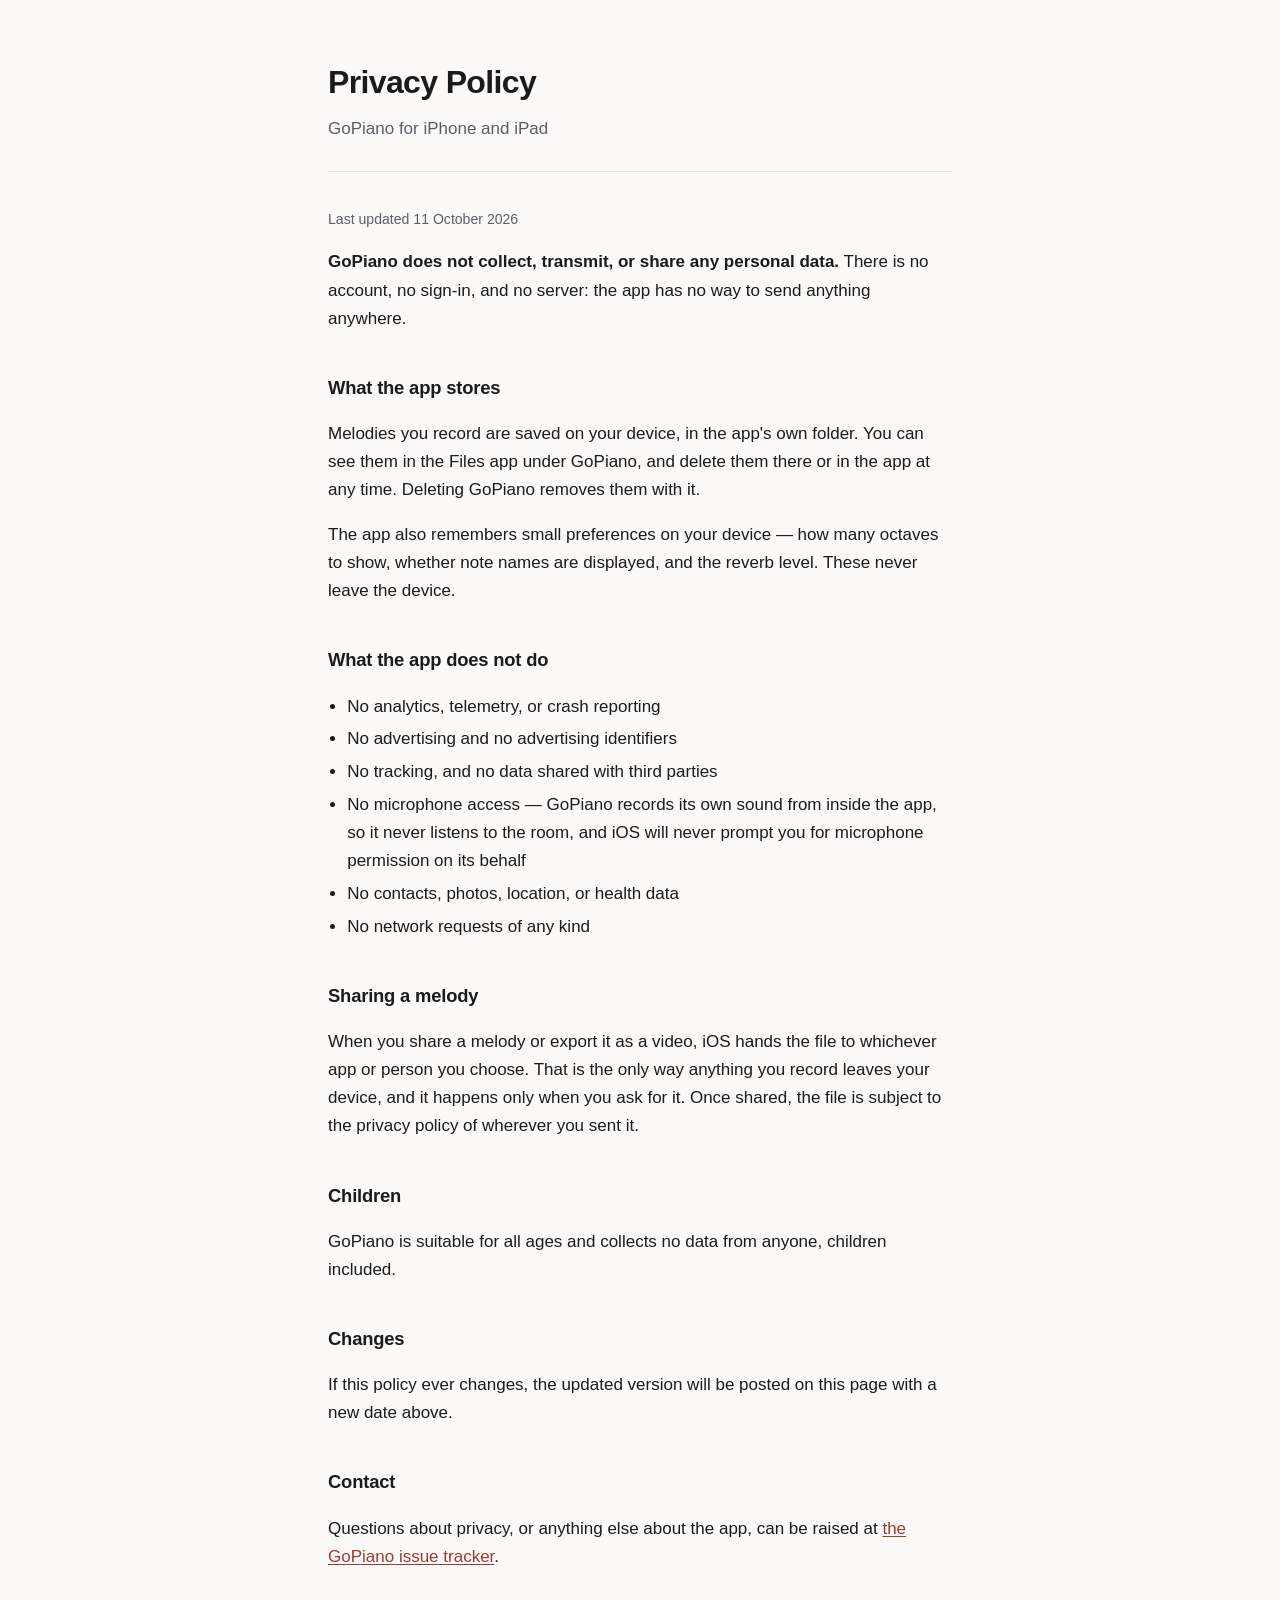
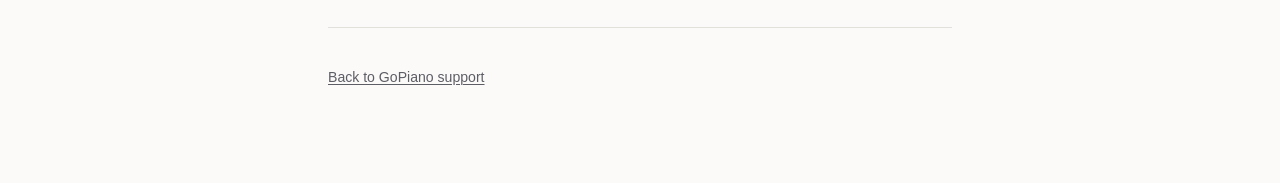
==== privacy.html @ 640a0c5c "Add the support and privacy pages Apple requires a support URL and a privacy policy URL, and both ha" ====
<!doctype html>
<html lang="en">
<head>
<meta charset="utf-8">
<meta name="viewport" content="width=device-width, initial-scale=1">
<title>GoPiano — Privacy Policy</title>
<link rel="stylesheet" href="style.css">
</head>
<body>
<div class="wrap">
  <header>
    <h1>Privacy Policy</h1>
    <p class="tagline">GoPiano for iPhone and iPad</p>
  </header>

  <p class="updated">Last updated 11 October 2026</p>

  <p><strong>GoPiano does not collect, transmit, or share any personal data.</strong>
  There is no account, no sign-in, and no server: the app has no way to send
  anything anywhere.</p>

  <h2>What the app stores</h2>
  <p>Melodies you record are saved on your device, in the app's own folder. You
  can see them in the Files app under GoPiano, and delete them there or in the
  app at any time. Deleting GoPiano removes them with it.</p>
  <p>The app also remembers small preferences on your device — how many octaves
  to show, whether note names are displayed, and the reverb level. These never
  leave the device.</p>

  <h2>What the app does not do</h2>
  <ul>
    <li>No analytics, telemetry, or crash reporting</li>
    <li>No advertising and no advertising identifiers</li>
    <li>No tracking, and no data shared with third parties</li>
    <li>No microphone access — GoPiano records its own sound from inside the
        app, so it never listens to the room, and iOS will never prompt you for
        microphone permission on its behalf</li>
    <li>No contacts, photos, location, or health data</li>
    <li>No network requests of any kind</li>
  </ul>

  <h2>Sharing a melody</h2>
  <p>When you share a melody or export it as a video, iOS hands the file to
  whichever app or person you choose. That is the only way anything you record
  leaves your device, and it happens only when you ask for it. Once shared, the
  file is subject to the privacy policy of wherever you sent it.</p>

  <h2>Children</h2>
  <p>GoPiano is suitable for all ages and collects no data from anyone,
  children included.</p>

  <h2>Changes</h2>
  <p>If this policy ever changes, the updated version will be posted on this
  page with a new date above.</p>

  <h2>Contact</h2>
  <p>Questions about privacy, or anything else about the app, can be raised at
  <a href="https://github.com/elliottgriff/GoPiano/issues/new">the GoPiano issue tracker</a>.</p>

  <footer>
    <p><a href="./">Back to GoPiano support</a></p>
  </footer>
</div>
</body>
</html>
---- style.css ----
:root {
  --bg: #fbfaf8;
  --fg: #1b1b1d;
  --muted: #5d5d66;
  --rule: #e2e0db;
  --link: #9a3b32;
  --card: #ffffff;
}
@media (prefers-color-scheme: dark) {
  :root {
    --bg: #15151a;
    --fg: #ececf0;
    --muted: #9a9aa6;
    --rule: #2c2c34;
    --link: #e8938a;
    --card: #1d1d24;
  }
}
* { box-sizing: border-box; }
body {
  margin: 0;
  background: var(--bg);
  color: var(--fg);
  font: 17px/1.65 -apple-system, BlinkMacSystemFont, "Segoe UI", Roboto, Helvetica, Arial, sans-serif;
  -webkit-text-size-adjust: 100%;
}
.wrap { max-width: 42rem; margin: 0 auto; padding: 3.5rem 1.5rem 5rem; }
header { border-bottom: 1px solid var(--rule); padding-bottom: 1.75rem; margin-bottom: 2.25rem; }
h1 { font-size: 2rem; letter-spacing: -0.02em; margin: 0 0 .4rem; }
h2 { font-size: 1.15rem; letter-spacing: -0.01em; margin: 2.5rem 0 .6rem; }
.tagline { color: var(--muted); margin: 0; }
a { color: var(--link); text-decoration-thickness: 1px; text-underline-offset: 2px; }
p, li { color: var(--fg); }
ul { padding-left: 1.2rem; }
li { margin: .3rem 0; }
.card {
  background: var(--card);
  border: 1px solid var(--rule);
  border-radius: 12px;
  padding: 1.1rem 1.3rem;
  margin: 1.25rem 0;
}
.keys { display: flex; gap: 2px; height: 46px; margin-bottom: 1.5rem; }
.keys i { flex: 1; background: #fff; border: 1px solid #c9c7c2; border-top: none;
          border-radius: 0 0 4px 4px; display: block; }
.keys i.b { flex: .62; background: #16161a; border-color: #16161a; }
.keys i.lit { background: #ffc7c1; }
footer { margin-top: 3.5rem; padding-top: 1.5rem; border-top: 1px solid var(--rule);
         color: var(--muted); font-size: .88rem; }
footer a { color: var(--muted); }
.updated { color: var(--muted); font-size: .88rem; }
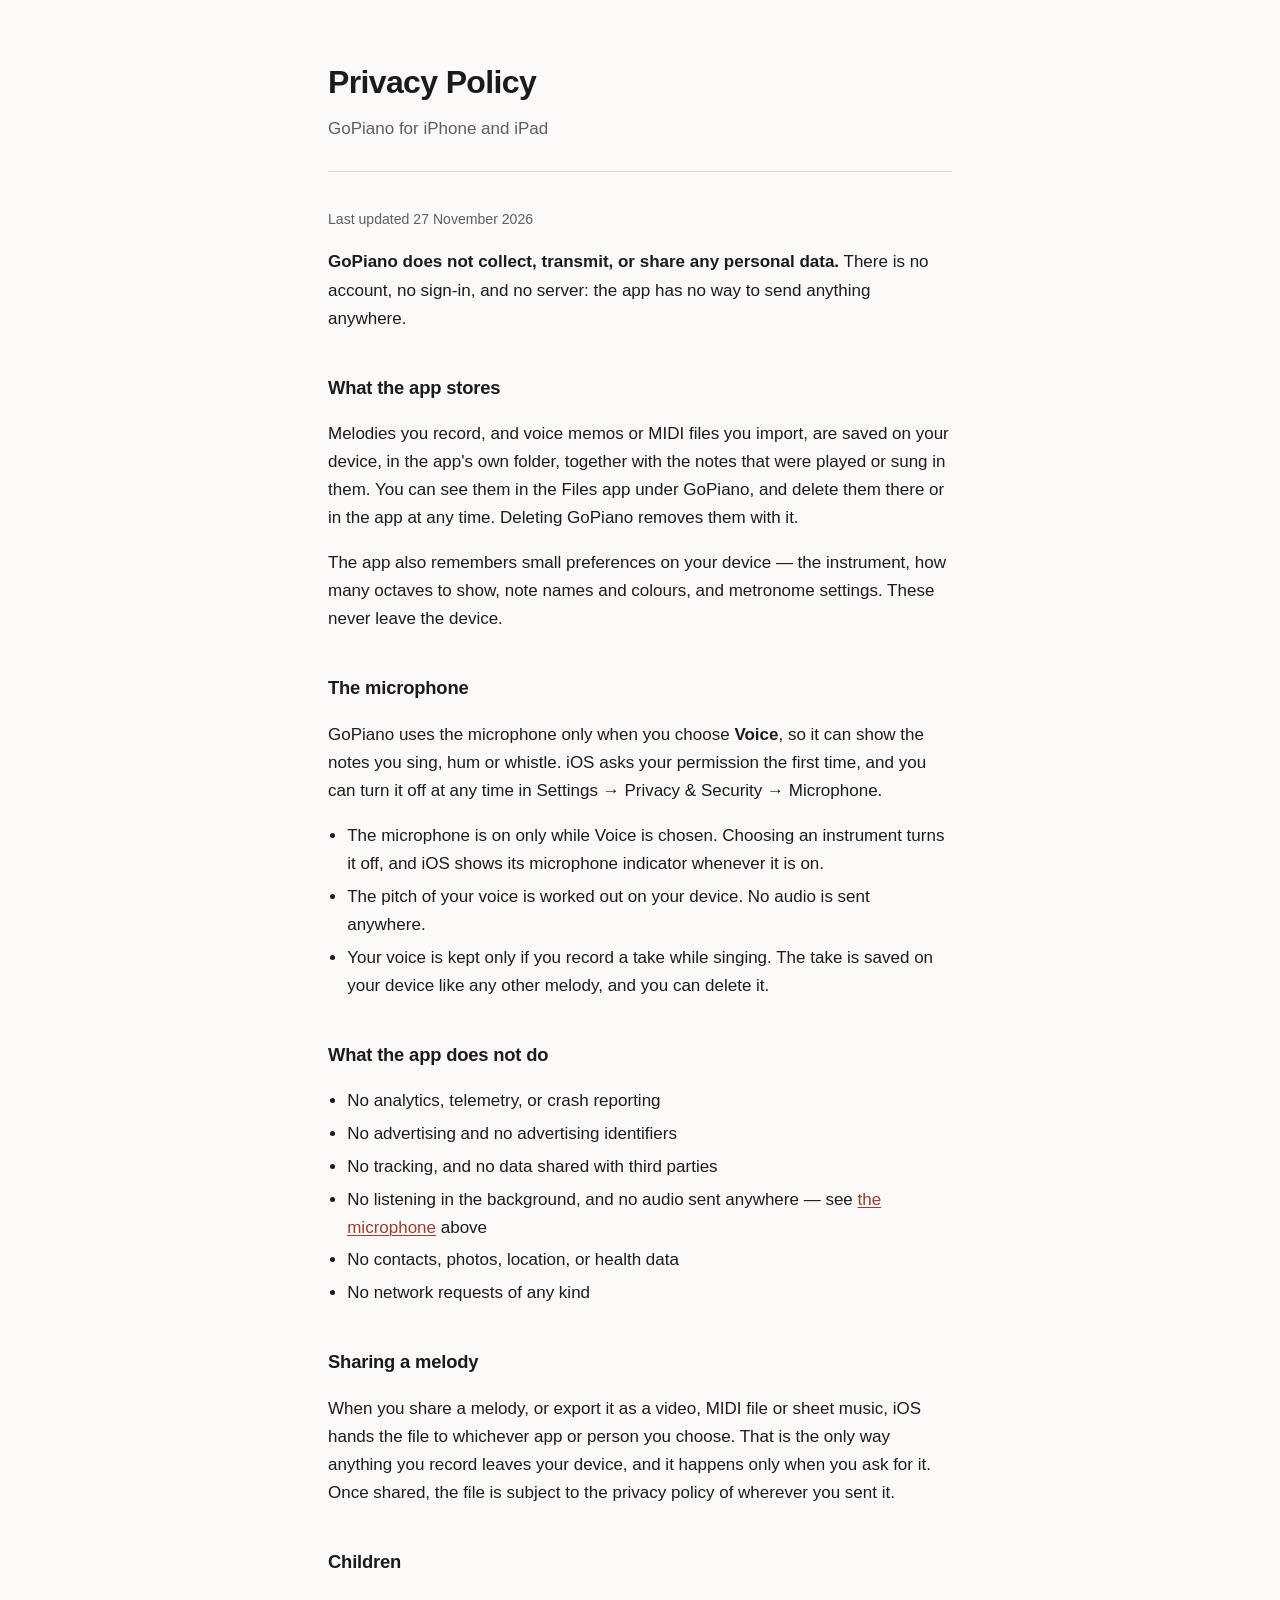
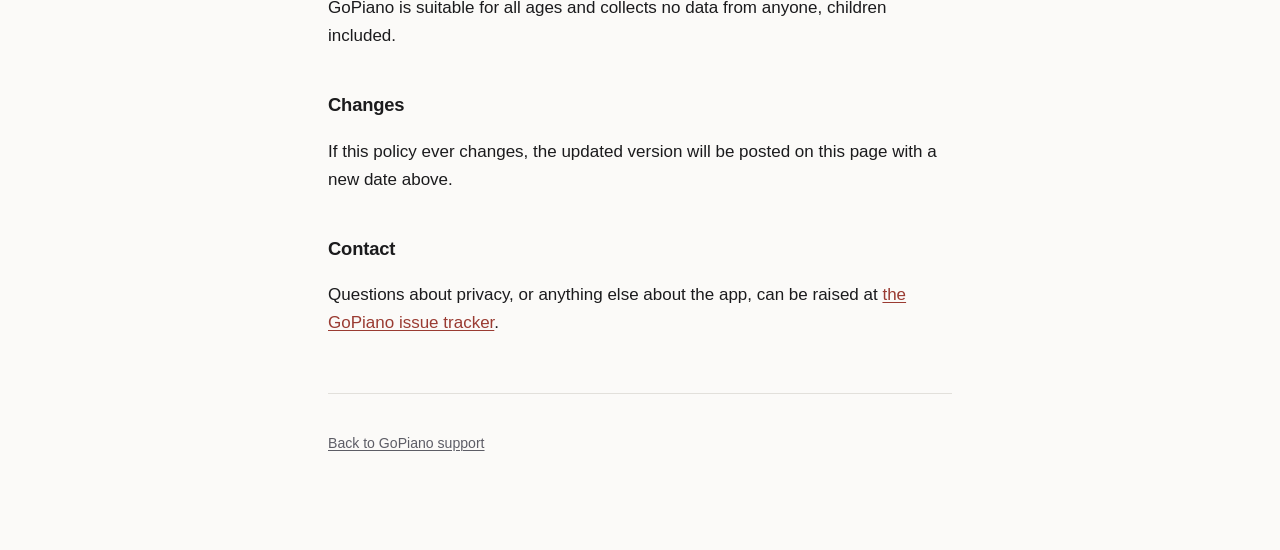
==== commit fc964d1a: "Explain the microphone in the privacy policy for 3.2 GoPiano 3.2 adds Voice: sing into the microphon" ====
--- a/privacy.html
+++ b/privacy.html
@@ -13,34 +13,50 @@
     <p class="tagline">GoPiano for iPhone and iPad</p>
   </header>
 
-  <p class="updated">Last updated 11 October 2026</p>
+  <p class="updated">Last updated 27 November 2026</p>
 
   <p><strong>GoPiano does not collect, transmit, or share any personal data.</strong>
   There is no account, no sign-in, and no server: the app has no way to send
   anything anywhere.</p>
 
   <h2>What the app stores</h2>
-  <p>Melodies you record are saved on your device, in the app's own folder. You
-  can see them in the Files app under GoPiano, and delete them there or in the
-  app at any time. Deleting GoPiano removes them with it.</p>
-  <p>The app also remembers small preferences on your device — how many octaves
-  to show, whether note names are displayed, and the reverb level. These never
-  leave the device.</p>
+  <p>Melodies you record, and voice memos or MIDI files you import, are saved on
+  your device, in the app's own folder, together with the notes that were
+  played or sung in them. You can see them in the Files app under GoPiano, and
+  delete them there or in the app at any time. Deleting GoPiano removes them
+  with it.</p>
+  <p>The app also remembers small preferences on your device — the instrument,
+  how many octaves to show, note names and colours, and metronome settings.
+  These never leave the device.</p>
+
+  <h2 id="microphone">The microphone</h2>
+  <p>GoPiano uses the microphone only when you choose <strong>Voice</strong>, so
+  it can show the notes you sing, hum or whistle. iOS asks your permission the
+  first time, and you can turn it off at any time in Settings → Privacy &amp;
+  Security → Microphone.</p>
+  <ul>
+    <li>The microphone is on only while Voice is chosen. Choosing an instrument
+        turns it off, and iOS shows its microphone indicator whenever it is on.</li>
+    <li>The pitch of your voice is worked out on your device. No audio is sent
+        anywhere.</li>
+    <li>Your voice is kept only if you record a take while singing. The take is
+        saved on your device like any other melody, and you can delete it.</li>
+  </ul>
 
   <h2>What the app does not do</h2>
   <ul>
     <li>No analytics, telemetry, or crash reporting</li>
     <li>No advertising and no advertising identifiers</li>
     <li>No tracking, and no data shared with third parties</li>
-    <li>No microphone access — GoPiano records its own sound from inside the
-        app, so it never listens to the room, and iOS will never prompt you for
-        microphone permission on its behalf</li>
+    <li>No listening in the background, and no audio sent anywhere — see
+        <a href="#microphone">the microphone</a> above</li>
     <li>No contacts, photos, location, or health data</li>
     <li>No network requests of any kind</li>
   </ul>
 
   <h2>Sharing a melody</h2>
-  <p>When you share a melody or export it as a video, iOS hands the file to
+  <p>When you share a melody, or export it as a video, MIDI file or sheet
+  music, iOS hands the file to
   whichever app or person you choose. That is the only way anything you record
   leaves your device, and it happens only when you ask for it. Once shared, the
   file is subject to the privacy policy of wherever you sent it.</p>
--- a/style.css
+++ b/style.css
@@ -40,10 +40,18 @@
   padding: 1.1rem 1.3rem;
   margin: 1.25rem 0;
 }
-.keys { display: flex; gap: 2px; height: 46px; margin-bottom: 1.5rem; }
-.keys i { flex: 1; background: #fff; border: 1px solid #c9c7c2; border-top: none;
-          border-radius: 0 0 4px 4px; display: block; }
-.keys i.b { flex: .62; background: #16161a; border-color: #16161a; }
+.keys {
+  display: flex;
+  height: 46px;
+  margin-bottom: 1.5rem;
+  background: #fff;
+  border: 1px solid #c9c7c2;
+  border-radius: 0 0 6px 6px;
+  overflow: hidden;
+}
+.keys i { flex: 1; background: #fff; border-right: 1px solid #c9c7c2; display: block; }
+.keys i:last-child { border-right: none; }
+.keys i.b { flex: .6; background: #16161a; border-right: none; }
 .keys i.lit { background: #ffc7c1; }
 footer { margin-top: 3.5rem; padding-top: 1.5rem; border-top: 1px solid var(--rule);
          color: var(--muted); font-size: .88rem; }
